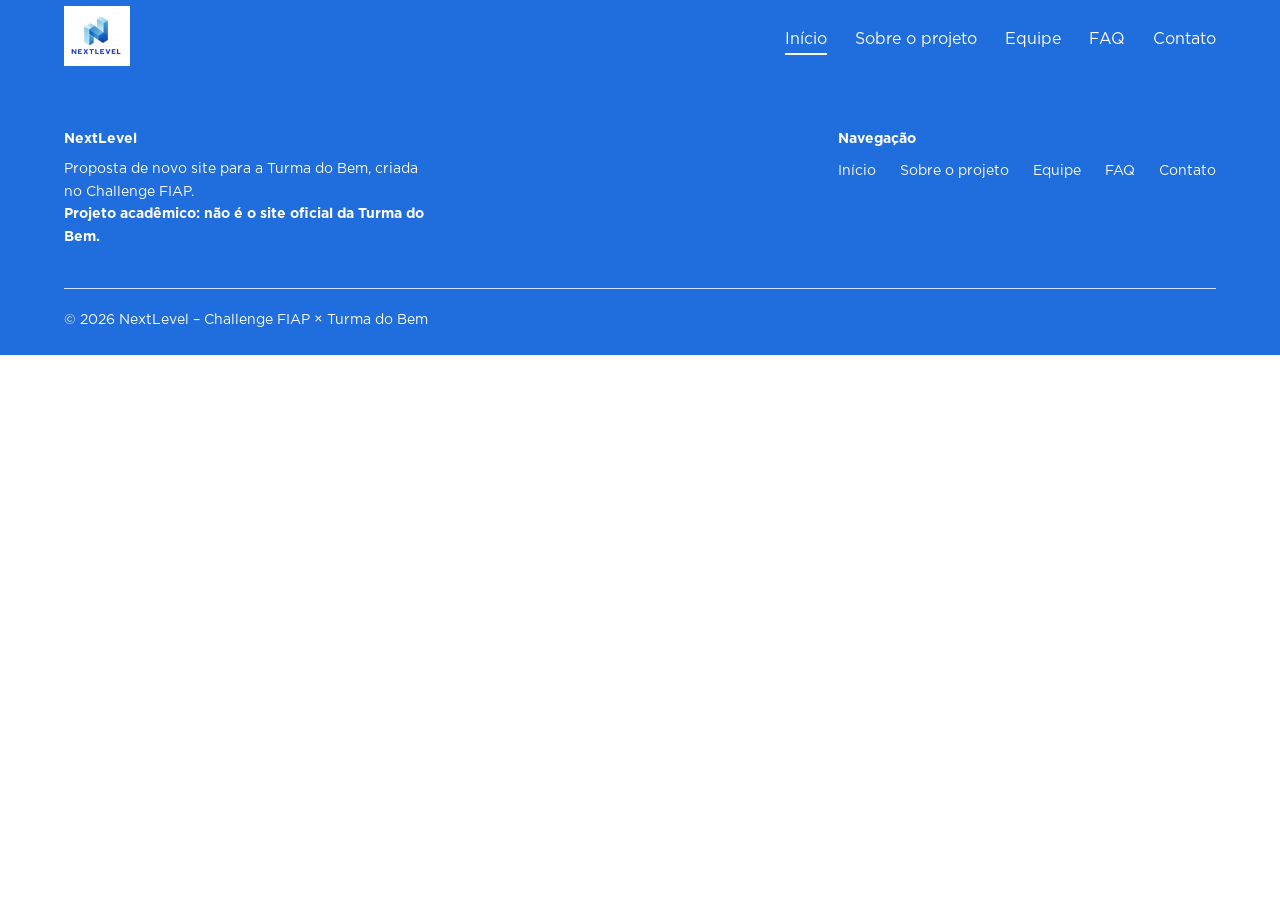
==== index.html @ 603b2674 "adiciona cabeçalho e rodapé em todas as páginas" ====
<!doctype html>
<html lang="pt-BR">
  <head>
    <meta charset="UTF-8" />
    <meta name="viewport" content="width=device-width, initial-scale=1.0" />
    <meta
      name="description"
      content="Ajude a Turma do Bem a devolver o sorriso para crianças."
    />


    <link rel="stylesheet" href="css/fonts.css" />
    <link rel="stylesheet" href="css/style.css" />

    <title>NextLevel | Turma do Bem</title>
  </head>

  <body>
    <!-- ----- CABEÇALHO ----- -->

    <header class="site-header">
      <div class="container header-content">
        <a href="index.html" class="logo">
          <img
            src="images/Logo NextLevel.png"
            alt="NextLevel - página inicial"
          />
        </a>

        <nav aria-label="Menu principal">
          <ul class="nav-list">
            <li><a href="index.html" class="active">Início</a></li>
            <li><a href="pages/sobre.html">Sobre o projeto</a></li>
            <li><a href="pages/integrantes.html">Equipe</a></li>
            <li><a href="pages/faq.html">FAQ</a></li>
            <li><a href="pages/contato.html">Contato</a></li>
          </ul>
        </nav>
      </div>
    </header>

    <!-- ----- CONTEÚDO PRINCIPAL ----- -->

    <main>

      <!-- conteúdo da página -->

    </main>

    <!-- ----- RODAPÉ ----- -->

    <footer class="site-footer">
      <div class="container">
        <div class="footer-content">
          <div>
            <p class="footer-title">NextLevel</p>
            <p>
              Proposta de novo site para a Turma do Bem, criada no Challenge
              FIAP.<br />
              <strong
                >Projeto acadêmico: não é o site oficial da Turma do
                Bem.</strong
              >
            </p>
          </div>

          <nav aria-label="Links do rodapé">
            <p class="footer-title">Navegação</p>
            <ul class="footer-links">
              <li><a href="index.html">Início</a></li>
              <li><a href="pages/sobre.html">Sobre o projeto</a></li>
              <li><a href="pages/integrantes.html">Equipe</a></li>
              <li><a href="pages/faq.html">FAQ</a></li>
              <li><a href="pages/contato.html">Contato</a></li>
            </ul>
          </nav>
        </div>

        <p class="footer-bottom">
          &copy; 2026 NextLevel &ndash; Challenge FIAP &times; Turma do Bem
        </p>
      </div>
    </footer>
  </body>
</html>
---- css/fonts.css ----
@font-face {
    font-family: "Gotham";
    src: url("../fonts/Gotham-Medium.otf") format("opentype");
    font-weight: 500;
    font-style: normal;
}

@font-face {
    font-family: "Gotham";
    src: url("../fonts/Gotham-Thin.otf") format("opentype");
    font-weight: 100;
    font-style: normal;
}

@font-face {
    font-family: "Gotham";
    src: url("../fonts/Gotham-ThinItalic.otf") format("opentype");
    font-weight: 100;
    font-style: italic;
}

@font-face {
    font-family: "Gotham";
    src: url("../fonts/Gotham-XLight.otf") format("opentype");
    font-weight: 200;
    font-style: normal;
}

@font-face {
    font-family: "Gotham";
    src: url("../fonts/Gotham-XLightItalic.otf") format("opentype");
    font-weight: 200;
    font-style: italic;
}

@font-face {
    font-family: "Gotham";
    src: url("../fonts/Gotham-Light.otf") format("opentype");
    font-weight: 300;
    font-style: normal;
}

@font-face {
    font-family: "Gotham";
    src: url("../fonts/Gotham-Book.otf") format("opentype");
    font-weight: 400;
    font-style: normal;
}

@font-face {
    font-family: "Gotham";
    src: url("../fonts/Gotham-BookItalic.otf") format("opentype");
    font-weight: 400;
    font-style: italic;
}

@font-face {
    font-family: "Gotham";
    src: url("../fonts/Gotham-Bold.otf") format("opentype");
    font-weight: 700;
    font-style: normal;
}

@font-face {
    font-family: "Gotham";
    src: url("../fonts/Gotham-Black.otf") format("opentype");
    font-weight: 900;
    font-style: normal;
}

@font-face {
    font-family: "Gotham";
    src: url("../fonts/Gotham-UltraItalic.otf") format("opentype");
    font-weight: 950;
    font-style: italic;
}
---- css/style.css ----
/* ==========================================================
   NextLevel – Challenge Turma do Bem (FIAP – Sprint 01)
   Folha de estilo principal (versão DESKTOP)

   Cores usadas (paleta do Figma):
   #206DDD  azul principal (header, rodapé, títulos, botões)
   #154EA3  azul escuro (botão com o mouse em cima)
   #CCE5FF  azul claro (bordas, etiquetas)
   #F2F8FF  azul bem claro (fundo de algumas seções)
   #1B2A41  texto principal
   #4A5A70  texto secundário

   Sumário:
   1. Base (reset, textos e títulos)
   2. Layout (container, seções, linhas e colunas)
   3. Componentes (botões, etiquetas, cards)
   4. Header e menu
   5. Footer
   6. Página inicial
   7. Sobre
   8. Integrantes
   9. FAQ
   10. Formulário (Contato)
   11. Media queries (desktop ≥992px e ≥1300px)
   ========================================================== */


/* ---------- 1. Base ---------- */
* {
    margin: 0;
    padding: 0;
    box-sizing: border-box;
}

body {
    font-family: "Gotham", Arial, sans-serif;
    font-size: 16px;
    line-height: 1.6;
    color: #1B2A41;
    background-color: #FFFFFF;
}

h1 {
    font-size: 44px;
    margin-bottom: 12px;
}

h2 {
    font-size: 30px;
    color: #206DDD;
    margin-bottom: 12px;
}

h3 {
    font-size: 20px;
    color: #206DDD;
    margin-bottom: 8px;
}

p {
    color: #4A5A70;
}

a {
    color: #206DDD;
}

ul,
ol {
    list-style: none;
}

/* Texto de apoio abaixo dos títulos */
.subtitle {
    font-size: 18px;
    margin-bottom: 40px;
}

/* Texto pequeno (fontes, RM, observações) */
.nota {
    font-size: 14px;
    margin-top: 8px;
}


/* ---------- 2. Layout ---------- */
.container {
    width: 90%;
    margin: 0 auto;
}

.section {
    padding: 72px 0;
}

.section-alt {
    background-color: #F2F8FF;
}

/* Linha: coloca os itens lado a lado e quebra para baixo quando não cabem */
.linha {
    display: flex;
    flex-wrap: wrap;
    gap: 32px;
}

/* Colunas: largura de cada item dentro da .linha */
.col-2 {
    width: 48%; /* 2 por linha */
}

.col-3 {
    width: 31%; /* 3 por linha */
}

.col-4 {
    width: 22%; /* 4 por linha */
}

/* Itens lado a lado (botões, etiquetas, foto + nome) */
.flex {
    display: flex;
    align-items: center;
    gap: 16px;
}


/* ---------- 4. Header e menu ---------- */
.site-header {
    background-color: #206DDD;
}

.header-content {
    display: flex;
    align-items: center;
    justify-content: space-between;
    height: 80px;
}

.logo img {
    height: 60px;
}

.nav-list {
    display: flex;
    gap: 28px;
}

.nav-list a {
    color: #FFFFFF;
    text-decoration: none;
    padding: 6px 0;
}

/* Link com o mouse em cima e link da página atual (.active) */
.nav-list a:hover,
.nav-list a.active {
    border-bottom: 2px solid #FFFFFF;
}


/* ---------- 5. Footer ---------- */
.site-footer {
    background-color: #206DDD;
    color: #FFFFFF;
    padding: 48px 0 24px;
}

.site-footer p {
    color: #FFFFFF;
    font-size: 14px;
}

.footer-content {
    display: flex;
    justify-content: space-between;
}

/* Texto de apresentação do rodapé */
.footer-content p {
    width: 360px;
}

.footer-title {
    font-weight: 700;
    margin-bottom: 8px;
}

.footer-links {
    display: flex;
    gap: 24px;
}

.footer-links a {
    color: #FFFFFF;
    text-decoration: none;
    font-size: 14px;
}

.footer-links a:hover {
    text-decoration: underline;
}

.footer-bottom {
    margin-top: 40px;
    padding-top: 20px;
    border-top: 1px solid #CCE5FF;
}
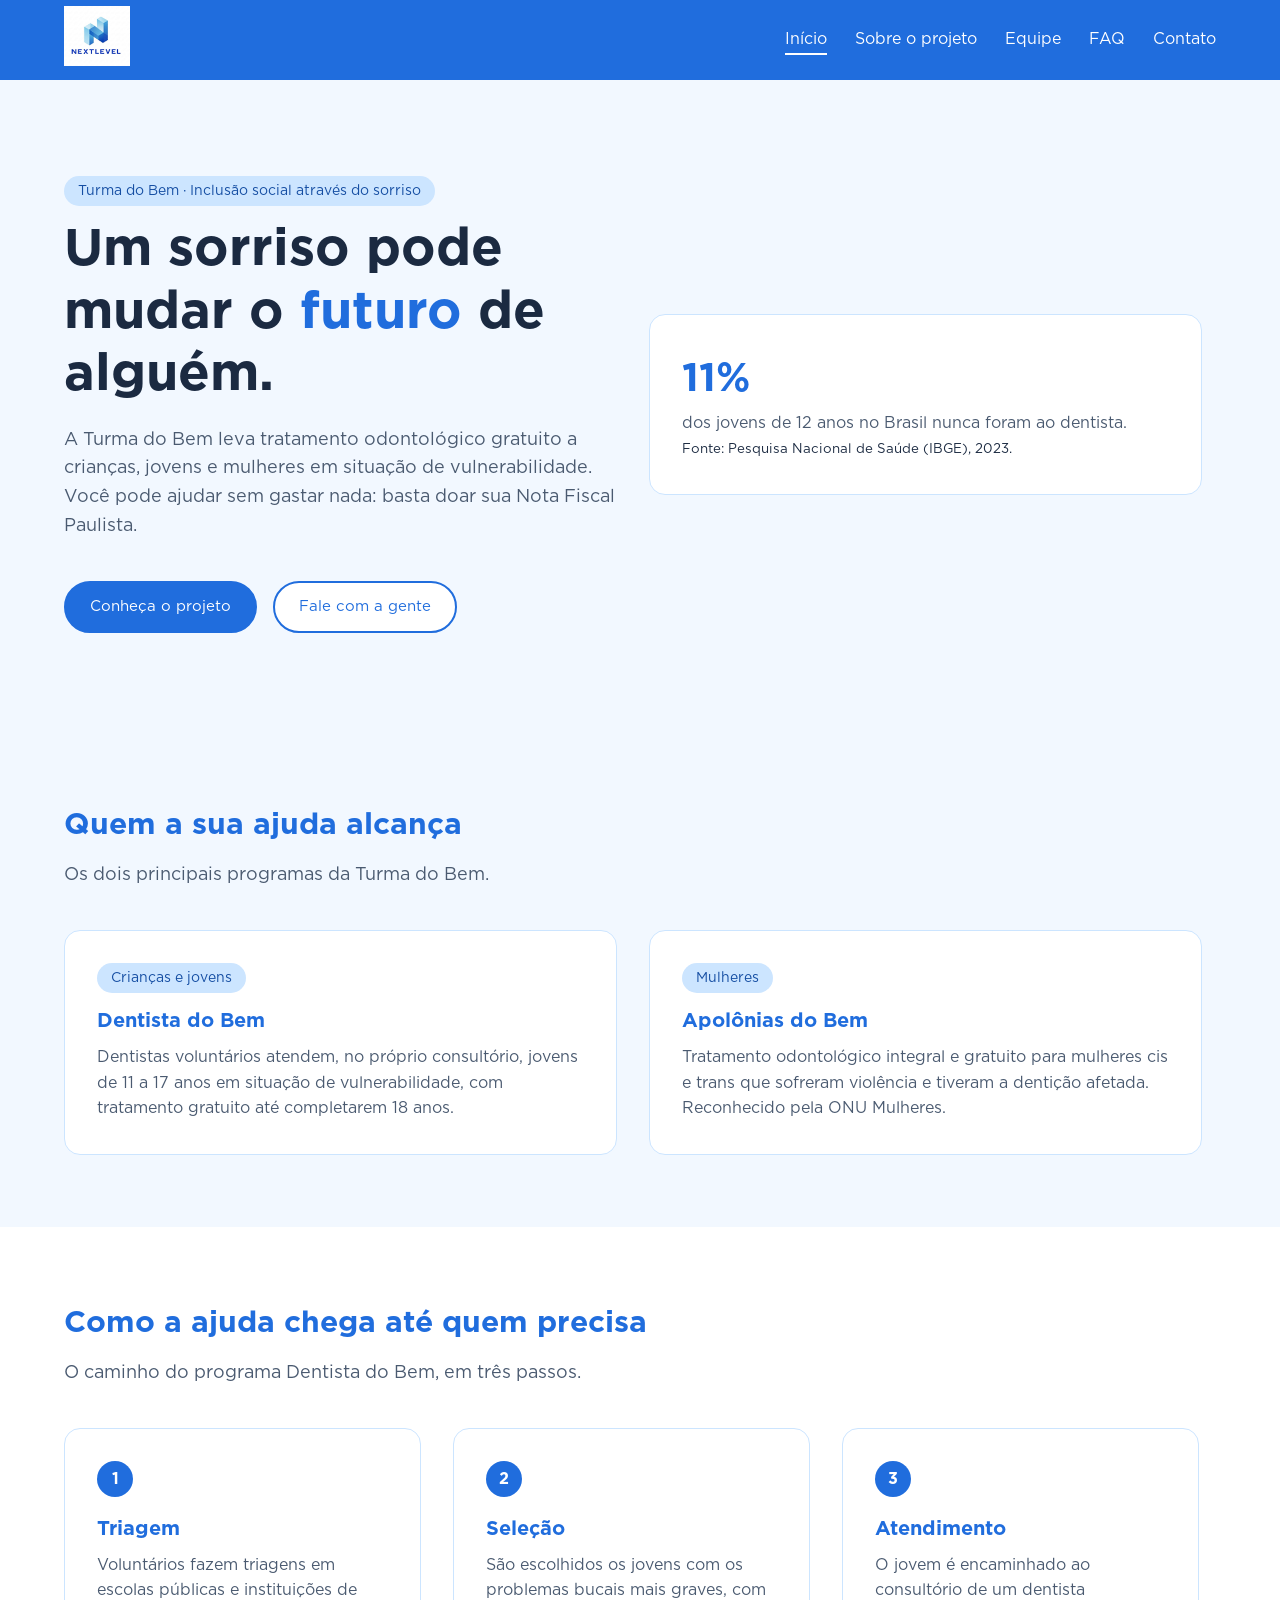
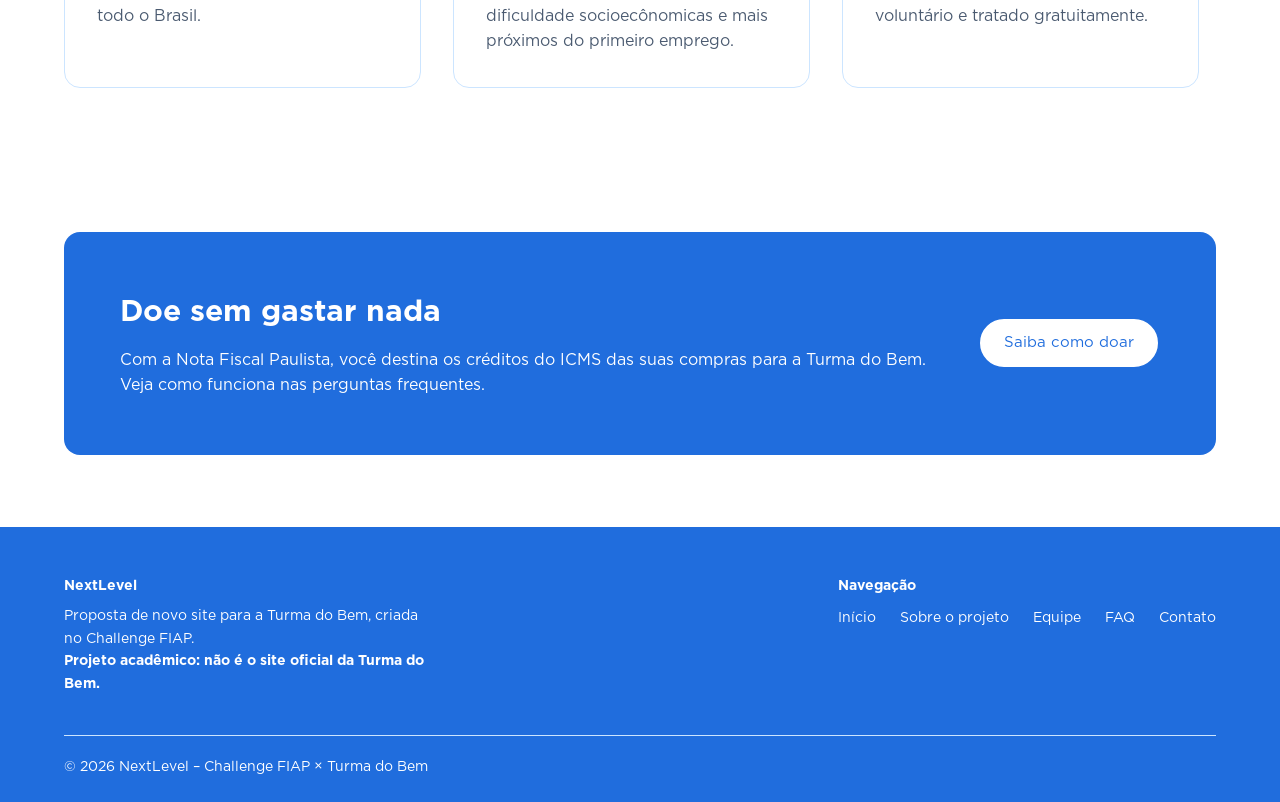
==== commit ffbaddfd: "cria conteúdo da página inicial" ====
--- a/index.html
+++ b/index.html
@@ -42,9 +42,153 @@
     <!-- ----- CONTEÚDO PRINCIPAL ----- -->
 
     <main>
-
-      <!-- conteúdo da página -->
-
+      <!-- Destaque inicial -->
+
+      <section class="hero">
+        <div class="container linha">
+          <div class="col-2">
+            <span class="tag"
+              >Turma do Bem &middot; Inclusão social através do sorriso</span
+            >
+            <h1>Um sorriso pode mudar o <span>futuro</span> de alguém.</h1>
+            <p class="subtitle">
+              A Turma do Bem leva tratamento odontológico gratuito a crianças,
+              jovens e mulheres em situação de vulnerabilidade. Você pode ajudar
+              sem gastar nada: basta doar sua Nota Fiscal Paulista.
+            </p>
+            <div class="flex">
+              <a href="pages/sobre.html" class="btn btn-primary"
+                >Conheça o projeto</a
+              >
+              <a href="pages/contato.html" class="btn btn-secondary"
+                >Fale com a gente</a
+              >
+            </div>
+          </div>
+
+          <aside class="card col-2" aria-label="Dado sobre saúde bucal">
+            <p class="numero">11%</p>
+            <p>dos jovens de 12 anos no Brasil nunca foram ao dentista.</p>
+            <small>Fonte: Pesquisa Nacional de Saúde (IBGE), 2023.</small>
+          </aside>
+        </div>
+      </section>
+
+      <!-- O problema: números da saúde bucal no Brasil   >
+        <section class="section">
+            <div class="container">
+                <h2>Por que isso importa?</h2>
+                <p class="subtitle">
+                    Sem acesso ao dentista, muita gente perde os dentes, a autoestima e as chances de conseguir um
+                    bom emprego. É o ciclo da pobreza que a Turma do Bem ajuda a quebrar.
+                </p>
+
+                <div class="linha">
+                    <article class="card col-3">
+                        <span class="numero">14 milhões</span>
+                        <p>de brasileiros perderam todos os dentes.</p>
+                    </article>
+                    <article class="card col-3">
+                        <span class="numero">34 milhões</span>
+                        <p>de pessoas com mais de 18 anos perderam 13 dentes ou mais.</p>
+                    </article>
+                    <article class="card col-3">
+                        <span class="numero">desde 2002</span>
+                        <p>a Turma do Bem gerencia a maior rede de voluntariado odontológico especializado do mundo.</p>
+                    </article>
+                </div>
+                <p class="nota">Fontes: Pesquisa Nacional de Saúde (IBGE), 2023, e material da Turma do Bem.</p>
+            </div>
+        </section>
+    -->
+
+      <!-- Programas da Turma do Bem -->
+
+      <section class="section section-alt">
+        <div class="container">
+          <h2>Quem a sua ajuda alcança</h2>
+          <p class="subtitle">Os dois principais programas da Turma do Bem.</p>
+
+          <div class="linha">
+            <article class="card col-2">
+              <span class="tag">Crianças e jovens</span>
+              <h3>Dentista do Bem</h3>
+              <p>
+                Dentistas voluntários atendem, no próprio consultório, jovens de
+                11 a 17 anos em situação de vulnerabilidade, com tratamento
+                gratuito até completarem 18 anos.
+              </p>
+            </article>
+
+            <article class="card col-2">
+              <span class="tag">Mulheres</span>
+              <h3>Apolônias do Bem</h3>
+              <p>
+                Tratamento odontológico integral e gratuito para mulheres cis e
+                trans que sofreram violência e tiveram a dentição afetada.
+                Reconhecido pela ONU Mulheres.
+              </p>
+            </article>
+          </div>
+        </div>
+      </section>
+
+      <!-- Como funciona o atendimento -->
+
+      <section class="section">
+        <div class="container">
+          <h2>Como a ajuda chega até quem precisa</h2>
+          <p class="subtitle">
+            O caminho do programa Dentista do Bem, em três passos.
+          </p>
+
+          <ol class="linha">
+            <li class="card col-3">
+              <span class="passo">1</span>
+              <h3>Triagem</h3>
+              <p>
+                Voluntários fazem triagens em escolas públicas e instituições de
+                todo o Brasil.
+              </p>
+            </li>
+            <li class="card col-3">
+              <span class="passo">2</span>
+              <h3>Seleção</h3>
+              <p>
+                São escolhidos os jovens com os problemas bucais mais graves,
+                com dificuldade socioecônomicas e mais próximos do primeiro
+                emprego.
+              </p>
+            </li>
+            <li class="card col-3">
+              <span class="passo">3</span>
+              <h3>Atendimento</h3>
+              <p>
+                O jovem é encaminhado ao consultório de um dentista voluntário e
+                tratado gratuitamente.
+              </p>
+            </li>
+          </ol>
+        </div>
+      </section>
+
+      <!-- Chamada final: Nota Fiscal Paulista -->
+
+      <section class="section">
+        <div class="container">
+          <div class="cta-box">
+            <div>
+              <h2>Doe sem gastar nada</h2>
+              <p>
+                Com a Nota Fiscal Paulista, você destina os créditos do ICMS das
+                suas compras para a Turma do Bem. Veja como funciona nas
+                perguntas frequentes.
+              </p>
+            </div>
+            <a href="pages/faq.html" class="btn btn-primary">Saiba como doar</a>
+          </div>
+        </div>
+      </section>
     </main>
 
     <!-- ----- RODAPÉ ----- -->
--- a/css/style.css
+++ b/css/style.css
@@ -125,6 +125,82 @@
 }
 
 
+/* ---------- 3. Componentes ---------- */
+
+/* Botões */
+.btn {
+    display: inline-block;
+    padding: 12px 24px;
+    border-radius: 30px;
+    border: 2px solid #206DDD;
+    font-family: "Gotham", Arial, sans-serif;
+    font-size: 15px;
+    text-decoration: none;
+    cursor: pointer;
+}
+
+.btn-primary {
+    background-color: #206DDD;
+    color: #FFFFFF;
+}
+
+.btn-primary:hover {
+    background-color: #154EA3;
+}
+
+.btn-secondary {
+    background-color: #FFFFFF;
+    color: #206DDD;
+}
+
+.btn-secondary:hover {
+    background-color: #CCE5FF;
+}
+
+/* Etiqueta pequena (categorias, sprints, tecnologias) */
+.tag {
+    display: inline-block;
+    padding: 4px 14px;
+    border-radius: 30px;
+    background-color: #CCE5FF;
+    color: #154EA3;
+    font-size: 14px;
+    margin-bottom: 12px;
+}
+
+/* Card: um único estilo para todos os blocos com borda */
+.card {
+    background-color: #FFFFFF;
+    border: 1px solid #CCE5FF;
+    border-radius: 16px;
+    padding: 32px;
+}
+
+/* Card com borda azul (sprint atual no roadmap) */
+.card-destaque {
+    border: 2px solid #206DDD;
+}
+
+/* Card com lista separada por linhas (página Sobre) */
+.card-lista h3 {
+    padding-bottom: 16px;
+    border-bottom: 2px solid #206DDD;
+}
+
+.card-lista li {
+    padding: 14px 0;
+    border-bottom: 1px solid #CCE5FF;
+}
+
+/* Número em destaque dentro dos cards */
+.numero {
+    display: block;
+    font-size: 40px;
+    font-weight: 700;
+    color: #206DDD;
+}
+
+
 /* ---------- 4. Header e menu ---------- */
 .site-header {
     background-color: #206DDD;
@@ -206,3 +282,60 @@
     padding-top: 20px;
     border-top: 1px solid #CCE5FF;
 }
+
+
+/* ---------- 6. Página inicial ---------- */
+.hero {
+    background-color: #F2F8FF;
+    padding: 96px 0;
+}
+
+.hero .linha {
+    align-items: center;
+}
+
+.hero h1 {
+    font-size: 52px;
+    line-height: 1.2;
+    margin-bottom: 20px;
+}
+
+.hero h1 span {
+    color: #206DDD;
+}
+
+/* Bolinha azul com o número de cada passo */
+.passo {
+    display: inline-block;
+    width: 36px;
+    height: 36px;
+    line-height: 36px;
+    text-align: center;
+    border-radius: 50%;
+    background-color: #206DDD;
+    color: #FFFFFF;
+    font-weight: 700;
+    margin-bottom: 16px;
+}
+
+/* Faixa azul de chamada para doação */
+.cta-box {
+    display: flex;
+    align-items: center;
+    justify-content: space-between;
+    gap: 40px;
+    background-color: #206DDD;
+    border-radius: 16px;
+    padding: 56px;
+}
+
+.cta-box h2,
+.cta-box p {
+    color: #FFFFFF;
+}
+
+.cta-box .btn-primary {
+    background-color: #FFFFFF;
+    color: #206DDD;
+    white-space: nowrap;
+}
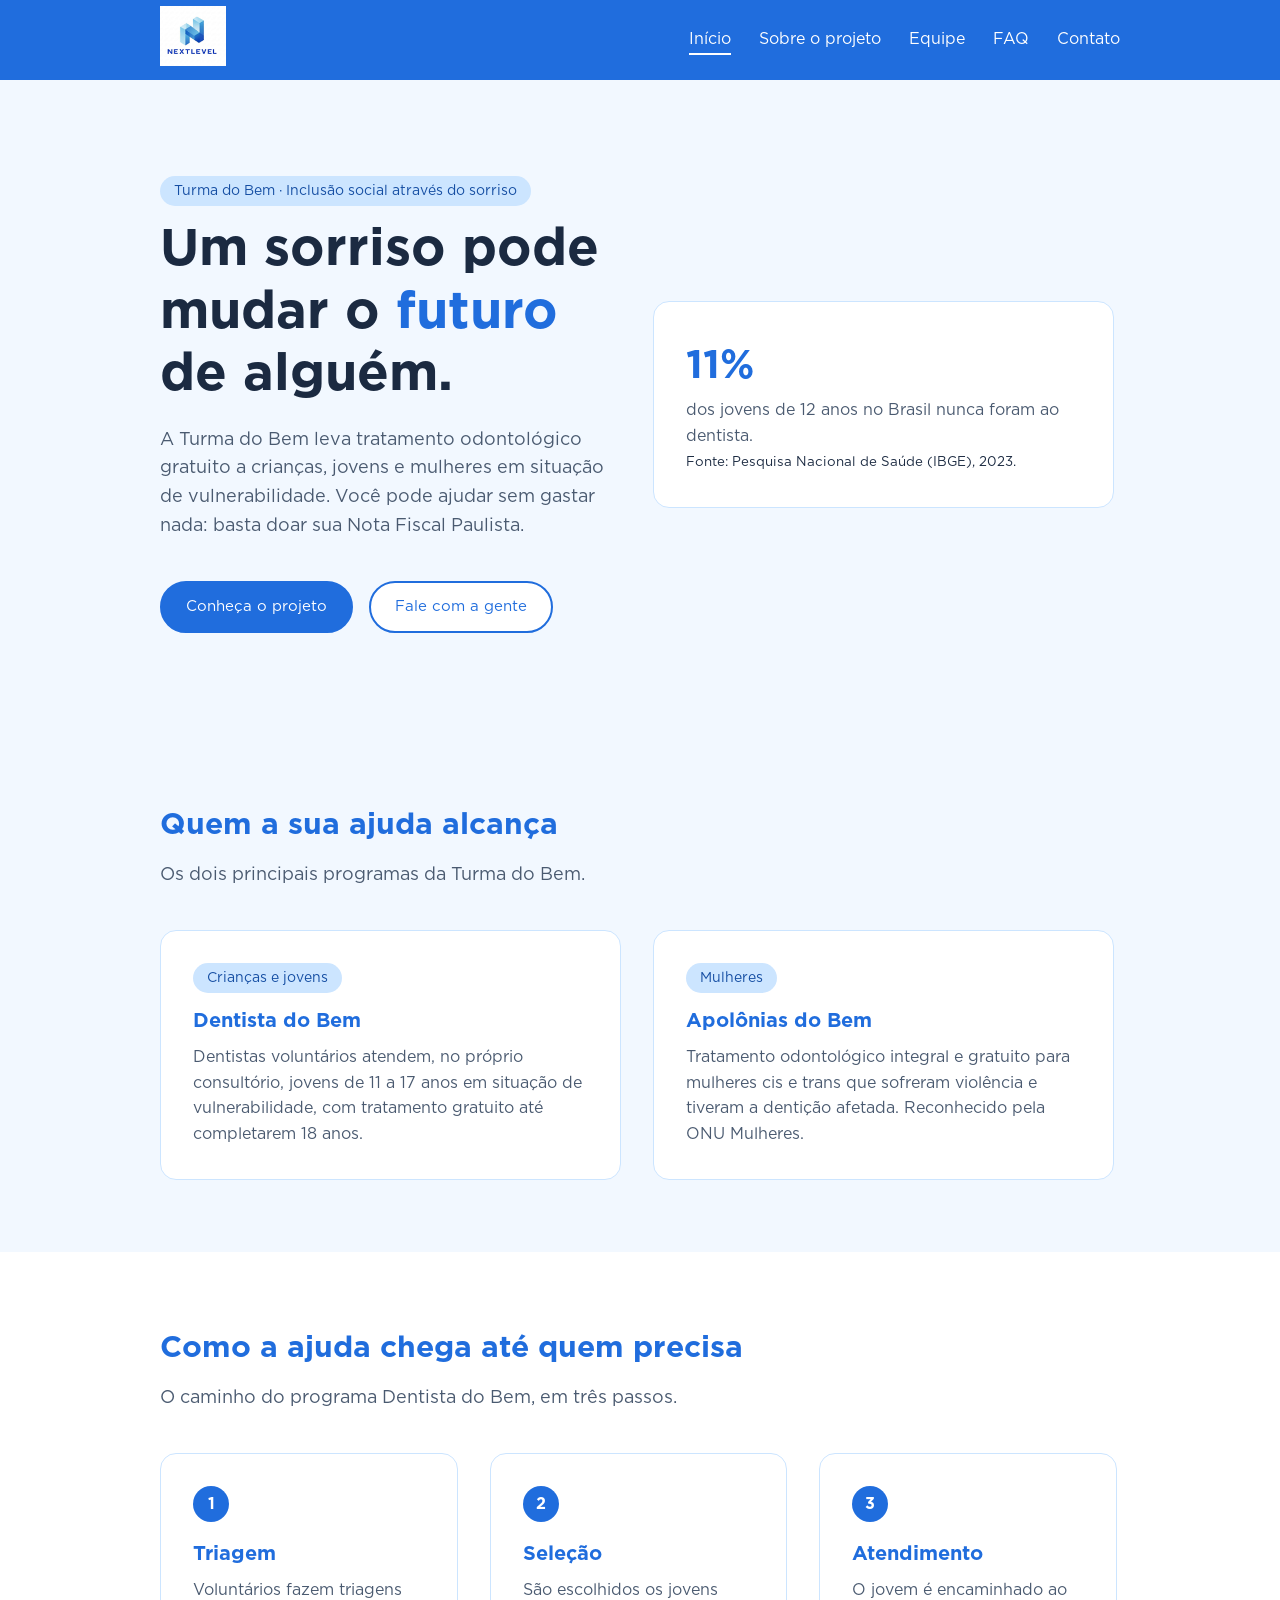
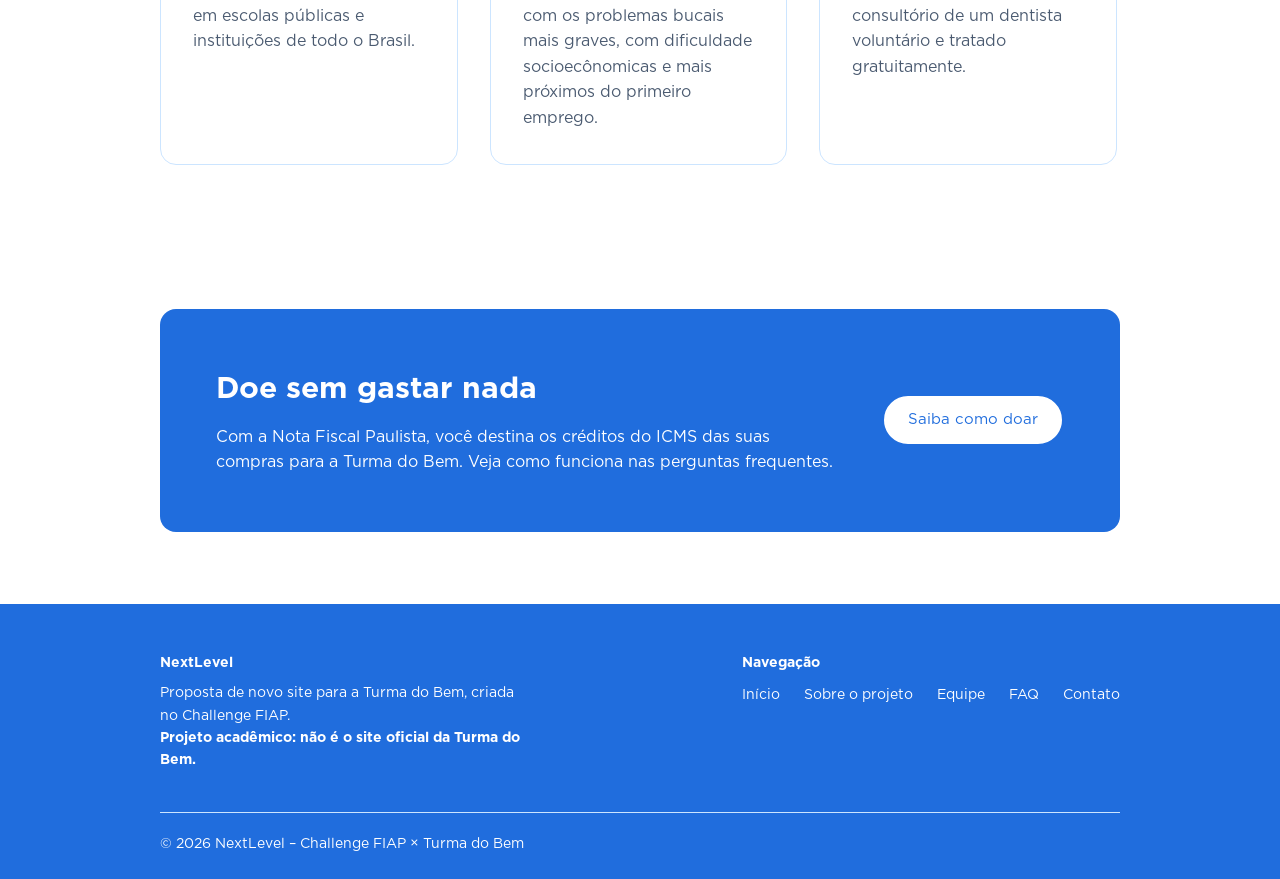
==== commit e594ca98: "correções na pagina index" ====
--- a/index.html
+++ b/index.html
@@ -7,7 +7,6 @@
       name="description"
       content="Ajude a Turma do Bem a devolver o sorriso para crianças."
     />
-
 
     <link rel="stylesheet" href="css/fonts.css" />
     <link rel="stylesheet" href="css/style.css" />
@@ -22,7 +21,7 @@
       <div class="container header-content">
         <a href="index.html" class="logo">
           <img
-            src="images/Logo NextLevel.png"
+            src="imagens/logo_nextlevel.png"
             alt="NextLevel - página inicial"
           />
         </a>
@@ -73,36 +72,6 @@
           </aside>
         </div>
       </section>
-
-      <!-- O problema: números da saúde bucal no Brasil   >
-        <section class="section">
-            <div class="container">
-                <h2>Por que isso importa?</h2>
-                <p class="subtitle">
-                    Sem acesso ao dentista, muita gente perde os dentes, a autoestima e as chances de conseguir um
-                    bom emprego. É o ciclo da pobreza que a Turma do Bem ajuda a quebrar.
-                </p>
-
-                <div class="linha">
-                    <article class="card col-3">
-                        <span class="numero">14 milhões</span>
-                        <p>de brasileiros perderam todos os dentes.</p>
-                    </article>
-                    <article class="card col-3">
-                        <span class="numero">34 milhões</span>
-                        <p>de pessoas com mais de 18 anos perderam 13 dentes ou mais.</p>
-                    </article>
-                    <article class="card col-3">
-                        <span class="numero">desde 2002</span>
-                        <p>a Turma do Bem gerencia a maior rede de voluntariado odontológico especializado do mundo.</p>
-                    </article>
-                </div>
-                <p class="nota">Fontes: Pesquisa Nacional de Saúde (IBGE), 2023, e material da Turma do Bem.</p>
-            </div>
-        </section>
-    -->
-
-      <!-- Programas da Turma do Bem -->
 
       <section class="section section-alt">
         <div class="container">
@@ -172,7 +141,7 @@
         </div>
       </section>
 
-      <!-- Chamada final: Nota Fiscal Paulista -->
+      <!-- Nota Fiscal Paulista -->
 
       <section class="section">
         <div class="container">
--- a/css/style.css
+++ b/css/style.css
@@ -339,3 +339,112 @@
     color: #206DDD;
     white-space: nowrap;
 }
+
+
+/* ---------- 7. Sobre ---------- */
+.about-block {
+    align-items: center;
+    margin-bottom: 72px;
+}
+
+.about-block p {
+    margin-bottom: 16px;
+}
+
+
+/* ---------- 8. Integrantes ---------- */
+.member-photo {
+    width: 88px;
+    height: 88px;
+    border-radius: 50%;
+    object-fit: cover;
+    flex-shrink: 0;
+}
+
+dt {
+    font-weight: 700;
+    font-size: 14px;
+    margin-top: 16px;
+}
+
+dd {
+    color: #4A5A70;
+    margin-bottom: 16px;
+}
+
+
+/* ---------- 9. FAQ ---------- */
+.faq-list {
+    width: 860px;
+    margin: 0 auto;
+}
+
+.faq-item {
+    border: 1px solid #CCE5FF;
+    border-radius: 8px;
+    margin-bottom: 12px;
+}
+
+.faq-item summary {
+    cursor: pointer;
+    padding: 20px 24px;
+    font-weight: 500;
+}
+
+.faq-item p {
+    padding: 0 24px 20px;
+}
+
+
+/* ---------- 10. Formulário (Contato) ---------- */
+.form-group {
+    display: flex;
+    flex-direction: column;
+    margin-bottom: 20px;
+}
+
+.form-group label {
+    font-size: 14px;
+    margin-bottom: 6px;
+}
+
+.form-group input,
+.form-group select,
+.form-group textarea {
+    font-family: "Gotham", Arial, sans-serif;
+    font-size: 15px;
+    padding: 10px 10px;
+    border: 1px solid #CCE5FF;
+    border-radius: 8px;
+    background-color: #FFFFFF;
+}
+
+.form-group textarea {
+    height: 140px;
+}
+
+/* Cards empilhados na coluna lateral */
+aside .card {
+    margin-bottom: 24px;
+}
+
+
+/* ---------- 11. Media queries (somente desktop nesta sprint) ---------- */
+
+/* Laptops e desktops (≥992px) */
+@media (min-width: 992px) {
+    .container {
+        width: 960px;
+    }
+}
+
+/* Telas grandes (≥1300px): mais largura e respiro */
+@media (min-width: 1300px) {
+    .container {
+        width: 1240px;
+    }
+
+    .section {
+        padding: 96px 0;
+    }
+}
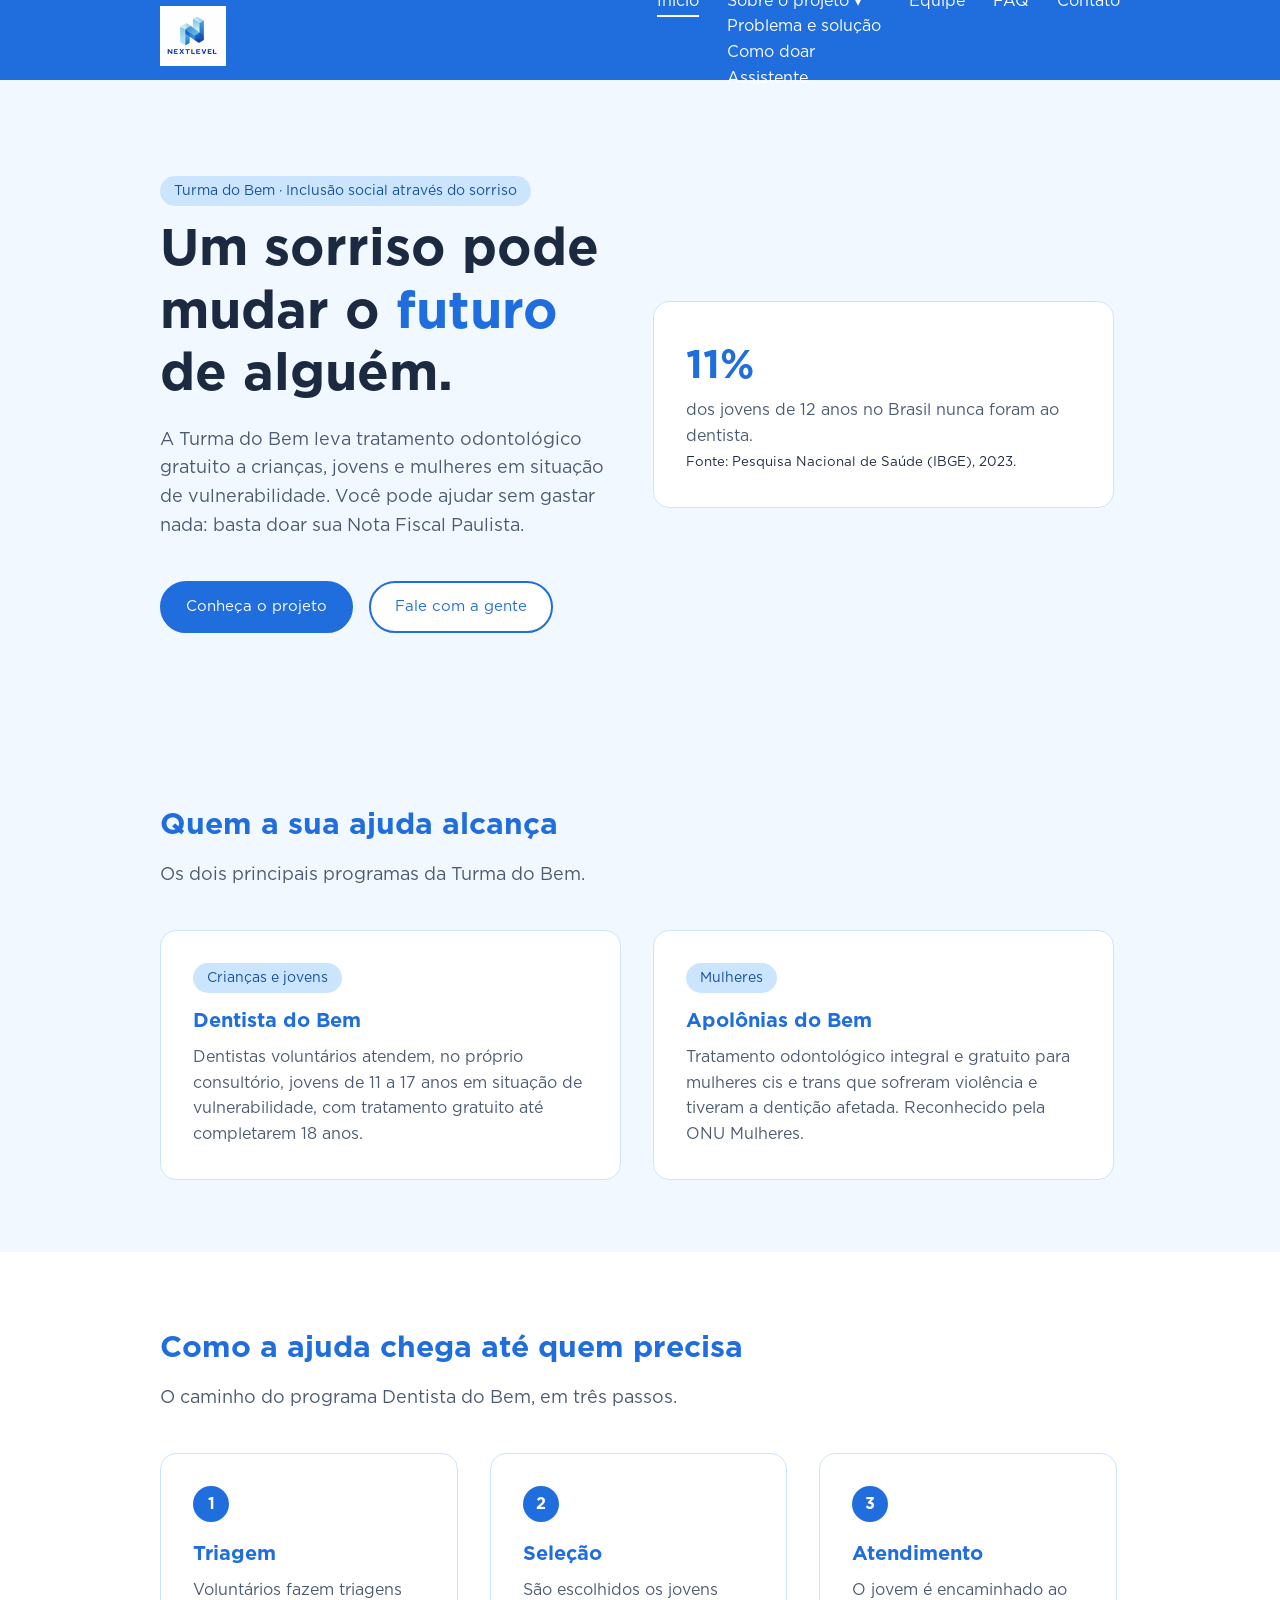
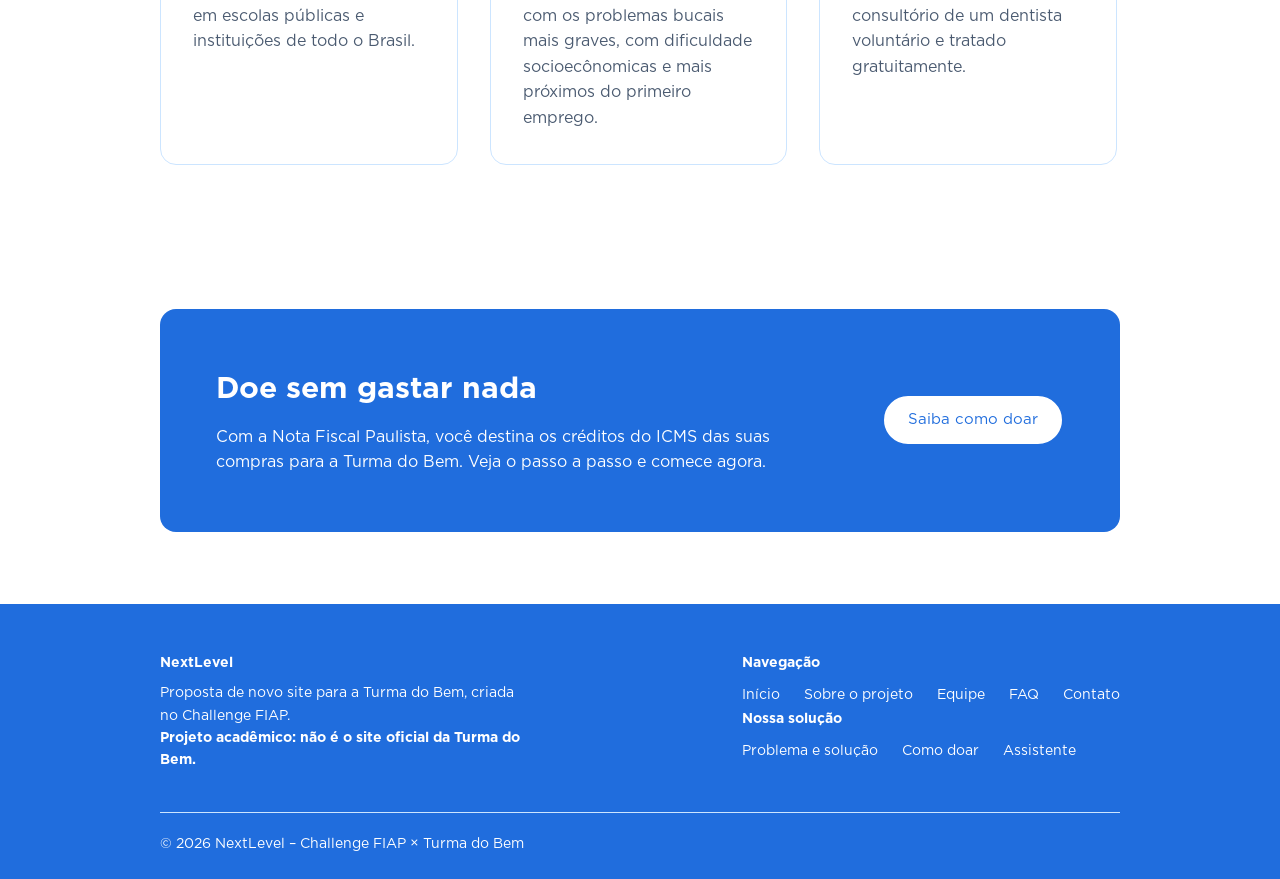
==== commit fc810782: "adiciona submenu e rodapé com as páginas da solução" ====
--- a/index.html
+++ b/index.html
@@ -29,7 +29,15 @@
         <nav aria-label="Menu principal">
           <ul class="nav-list">
             <li><a href="index.html" class="active">Início</a></li>
-            <li><a href="pages/sobre.html">Sobre o projeto</a></li>
+            <li class="submenu">
+              <a href="pages/sobre.html">Sobre o projeto &#9662;</a>
+              <!-- Submenu: aparece ao passar o mouse -->
+              <ul class="submenu-lista">
+                <li><a href="pages/problema-solucao.html">Problema e solução</a></li>
+                <li><a href="pages/como-doar.html">Como doar</a></li>
+                <li><a href="pages/assistente.html">Assistente</a></li>
+              </ul>
+            </li>
             <li><a href="pages/integrantes.html">Equipe</a></li>
             <li><a href="pages/faq.html">FAQ</a></li>
             <li><a href="pages/contato.html">Contato</a></li>
@@ -150,11 +158,13 @@
               <h2>Doe sem gastar nada</h2>
               <p>
                 Com a Nota Fiscal Paulista, você destina os créditos do ICMS das
-                suas compras para a Turma do Bem. Veja como funciona nas
-                perguntas frequentes.
-              </p>
-            </div>
-            <a href="pages/faq.html" class="btn btn-primary">Saiba como doar</a>
+                suas compras para a Turma do Bem. Veja o passo a passo e
+                comece agora.
+              </p>
+            </div>
+            <a href="pages/como-doar.html" class="btn btn-primary"
+              >Saiba como doar</a
+            >
           </div>
         </div>
       </section>
@@ -177,15 +187,26 @@
             </p>
           </div>
 
-          <nav aria-label="Links do rodapé">
-            <p class="footer-title">Navegação</p>
-            <ul class="footer-links">
-              <li><a href="index.html">Início</a></li>
-              <li><a href="pages/sobre.html">Sobre o projeto</a></li>
-              <li><a href="pages/integrantes.html">Equipe</a></li>
-              <li><a href="pages/faq.html">FAQ</a></li>
-              <li><a href="pages/contato.html">Contato</a></li>
-            </ul>
+          <nav aria-label="Links do rodapé" class="footer-nav">
+            <div>
+              <p class="footer-title">Navegação</p>
+              <ul class="footer-links">
+                <li><a href="index.html">Início</a></li>
+                <li><a href="pages/sobre.html">Sobre o projeto</a></li>
+                <li><a href="pages/integrantes.html">Equipe</a></li>
+                <li><a href="pages/faq.html">FAQ</a></li>
+                <li><a href="pages/contato.html">Contato</a></li>
+              </ul>
+            </div>
+
+            <div>
+              <p class="footer-title">Nossa solução</p>
+              <ul class="footer-links">
+                <li><a href="pages/problema-solucao.html">Problema e solução</a></li>
+                <li><a href="pages/como-doar.html">Como doar</a></li>
+                <li><a href="pages/assistente.html">Assistente</a></li>
+              </ul>
+            </div>
           </nav>
         </div>
 
--- a/css/fonts.css
+++ b/css/fonts.css
@@ -2,41 +2,6 @@
     font-family: "Gotham";
     src: url("../fonts/Gotham-Medium.otf") format("opentype");
     font-weight: 500;
-    font-style: normal;
-}
-
-@font-face {
-    font-family: "Gotham";
-    src: url("../fonts/Gotham-Thin.otf") format("opentype");
-    font-weight: 100;
-    font-style: normal;
-}
-
-@font-face {
-    font-family: "Gotham";
-    src: url("../fonts/Gotham-ThinItalic.otf") format("opentype");
-    font-weight: 100;
-    font-style: italic;
-}
-
-@font-face {
-    font-family: "Gotham";
-    src: url("../fonts/Gotham-XLight.otf") format("opentype");
-    font-weight: 200;
-    font-style: normal;
-}
-
-@font-face {
-    font-family: "Gotham";
-    src: url("../fonts/Gotham-XLightItalic.otf") format("opentype");
-    font-weight: 200;
-    font-style: italic;
-}
-
-@font-face {
-    font-family: "Gotham";
-    src: url("../fonts/Gotham-Light.otf") format("opentype");
-    font-weight: 300;
     font-style: normal;
 }
 
@@ -47,12 +12,6 @@
     font-style: normal;
 }
 
-@font-face {
-    font-family: "Gotham";
-    src: url("../fonts/Gotham-BookItalic.otf") format("opentype");
-    font-weight: 400;
-    font-style: italic;
-}
 
 @font-face {
     font-family: "Gotham";
@@ -61,16 +20,3 @@
     font-style: normal;
 }
 
-@font-face {
-    font-family: "Gotham";
-    src: url("../fonts/Gotham-Black.otf") format("opentype");
-    font-weight: 900;
-    font-style: normal;
-}
-
-@font-face {
-    font-family: "Gotham";
-    src: url("../fonts/Gotham-UltraItalic.otf") format("opentype");
-    font-weight: 950;
-    font-style: italic;
-}
--- a/css/style.css
+++ b/css/style.css
@@ -21,7 +21,8 @@
    8. Integrantes
    9. FAQ
    10. Formulário (Contato)
-   11. Media queries (desktop ≥992px e ≥1300px)
+   11. Páginas da solução (Problema e solução, Como doar e Assistente)
+   12. Media queries (desktop ≥992px e ≥1300px)
    ========================================================== */
 
 
@@ -429,7 +430,146 @@
 }
 
 
-/* ---------- 11. Media queries (somente desktop nesta sprint) ---------- */
+/* ---------- 11. Páginas da solução (Problema e solução, Como doar e Assistente) ---------- */
+
+/* Botão dentro dos cards de doação */
+.botao-card {
+    margin-top: 20px;
+}
+
+/* Lista simples dentro dos cards */
+.lista-simples li {
+    padding: 6px 0;
+    color: #4A5A70;
+}
+
+/* Jornada do doador (página Problema e solução) */
+.jornada li {
+    display: flex;
+    align-items: center;
+    gap: 12px;
+    padding: 10px 0;
+    border-bottom: 1px solid #CCE5FF;
+    color: #4A5A70;
+}
+
+.jornada .passo {
+    margin-bottom: 0;
+    flex-shrink: 0;
+}
+
+/* Passo cinza: o caminho do site atual */
+.passo-cinza {
+    background-color: #4A5A70;
+}
+
+/* Janela do chat: o card sem espaçamento interno */
+.chat {
+    padding: 0;
+}
+
+/* Topo do chat: ícone + nome do assistente */
+.chat-topo {
+    padding: 20px 24px;
+    border-bottom: 1px solid #CCE5FF;
+}
+
+/* Ícone do assistente: círculo azul com as iniciais NL */
+.chat-avatar {
+    display: inline-block;
+    width: 48px;
+    height: 48px;
+    line-height: 48px;
+    text-align: center;
+    border-radius: 50%;
+    background-color: #206DDD;
+    color: #FFFFFF;
+    font-weight: 700;
+    flex-shrink: 0;
+}
+
+.chat-nome {
+    font-size: 18px;
+    margin-bottom: 0;
+}
+
+.chat-topo .nota {
+    margin-top: 0;
+}
+
+/* Área das mensagens: uma embaixo da outra, cada uma do tamanho do texto */
+.chat-mensagens {
+    display: flex;
+    flex-direction: column; /* empilha as mensagens */
+    align-items: flex-start; /* cada balão fica do tamanho do seu texto */
+    gap: 8px;
+    padding: 20px;
+    background-color: #F2F8FF;
+}
+
+/* Balão de mensagem */
+.msg {
+    padding: 8px 14px;
+    border-radius: 16px;
+    font-size: 14px;
+    line-height: 1.5;
+}
+
+/* Mensagens do assistente: sobra sempre um espaço à direita */
+.msg-bot {
+    margin-right: 15%;
+}
+
+/* Mensagem do assistente */
+.msg-bot {
+    background-color: #FFFFFF;
+    border: 1px solid #CCE5FF;
+    color: #1B2A41;
+}
+
+/* Mensagem do usuário */
+.msg-usuario {
+    background-color: #206DDD;
+    color: #FFFFFF;
+    margin-left: auto;
+}
+
+/* Resumo dos dados dentro da mensagem */
+.msg-dados {
+    margin-top: 8px;
+}
+
+/* Botões de resposta rápida */
+.chat-opcoes {
+    gap: 8px;
+}
+
+.opcao {
+    padding: 4px 12px;
+    border: 1px solid #206DDD;
+    border-radius: 30px;
+    background-color: #FFFFFF;
+    color: #206DDD;
+    font-size: 14px;
+}
+
+/* Campo de mensagem (apenas visual nesta sprint) */
+.chat-campo {
+    padding: 16px 24px;
+    border-top: 1px solid #CCE5FF;
+}
+
+.chat-campo input {
+    width: 100%;
+    padding: 10px 16px;
+    border: 1px solid #CCE5FF;
+    border-radius: 30px;
+    font-family: "Gotham", Arial, sans-serif;
+    font-size: 15px;
+}
+
+
+/* ---------- 12. Media queries (somente desktop nesta sprint) ---------- */
 
 /* Laptops e desktops (≥992px) */
 @media (min-width: 992px) {
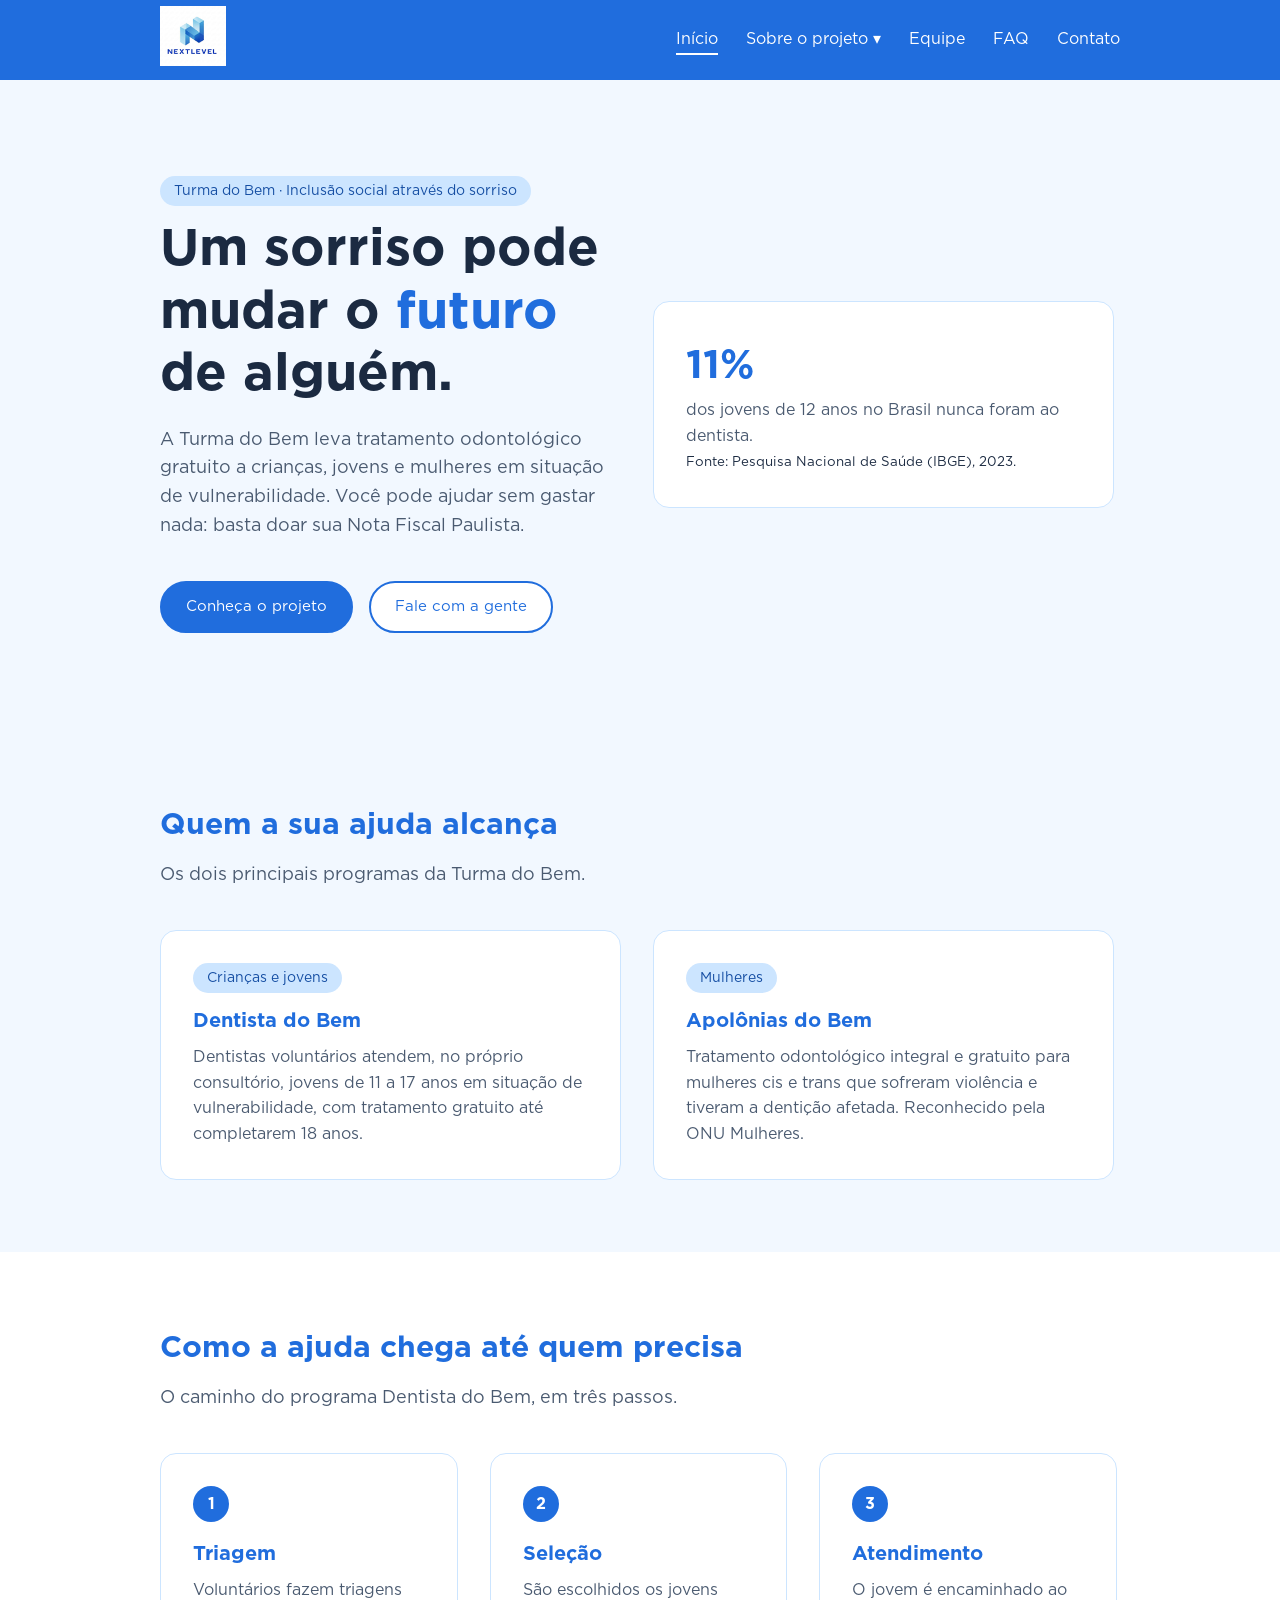
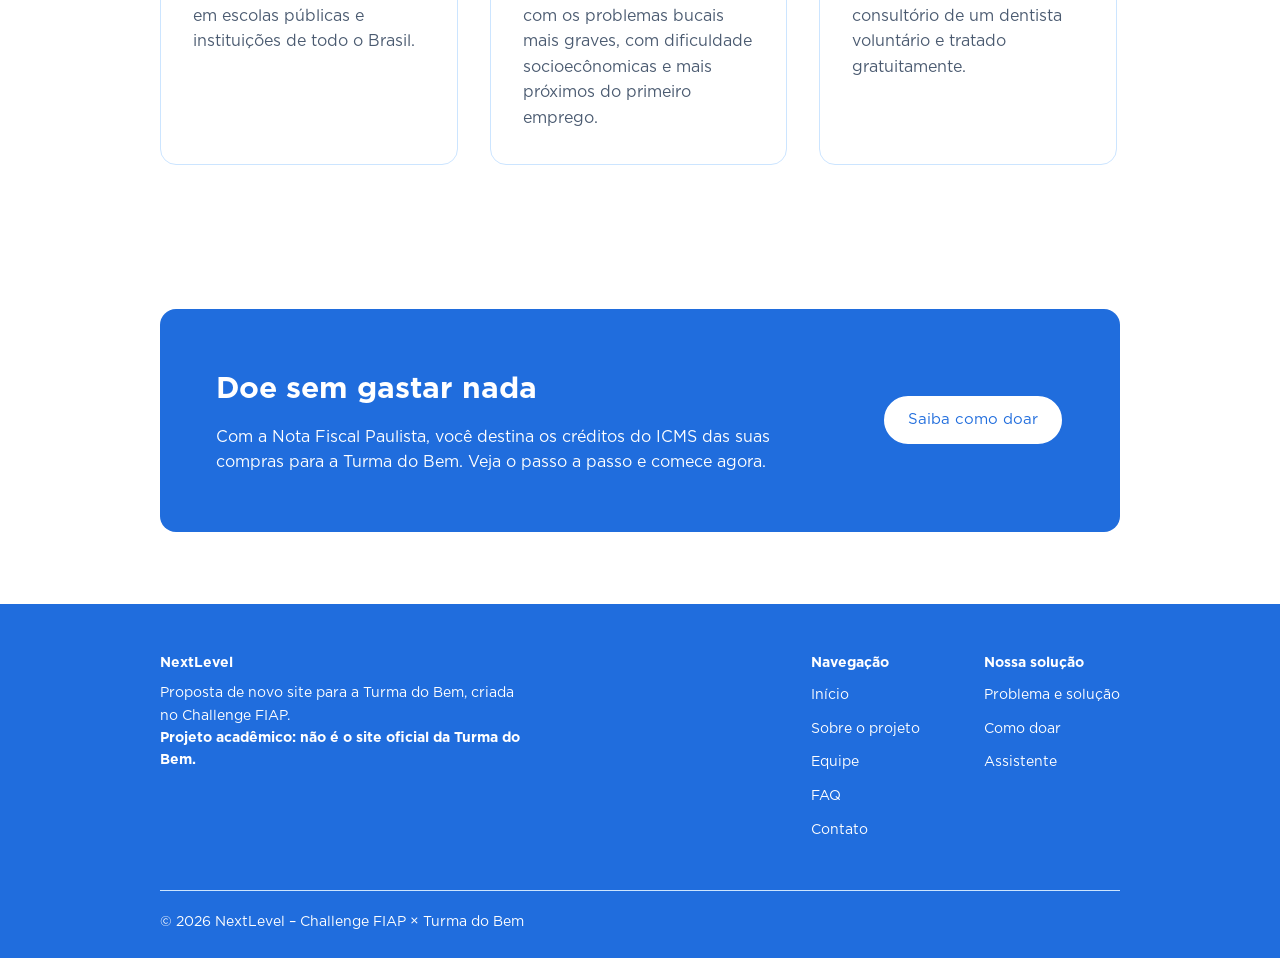
==== commit a02c4755: "erro solucionado" ====
--- a/index.html
+++ b/index.html
@@ -33,7 +33,9 @@
               <a href="pages/sobre.html">Sobre o projeto &#9662;</a>
               <!-- Submenu: aparece ao passar o mouse -->
               <ul class="submenu-lista">
-                <li><a href="pages/problema-solucao.html">Problema e solução</a></li>
+                <li>
+                  <a href="pages/problema-solucao.html">Problema e solução</a>
+                </li>
                 <li><a href="pages/como-doar.html">Como doar</a></li>
                 <li><a href="pages/assistente.html">Assistente</a></li>
               </ul>
@@ -158,8 +160,8 @@
               <h2>Doe sem gastar nada</h2>
               <p>
                 Com a Nota Fiscal Paulista, você destina os créditos do ICMS das
-                suas compras para a Turma do Bem. Veja o passo a passo e
-                comece agora.
+                suas compras para a Turma do Bem. Veja o passo a passo e comece
+                agora.
               </p>
             </div>
             <a href="pages/como-doar.html" class="btn btn-primary"
@@ -202,7 +204,9 @@
             <div>
               <p class="footer-title">Nossa solução</p>
               <ul class="footer-links">
-                <li><a href="pages/problema-solucao.html">Problema e solução</a></li>
+                <li>
+                  <a href="pages/problema-solucao.html">Problema e solução</a>
+                </li>
                 <li><a href="pages/como-doar.html">Como doar</a></li>
                 <li><a href="pages/assistente.html">Assistente</a></li>
               </ul>
--- a/css/style.css
+++ b/css/style.css
@@ -71,7 +71,7 @@
     list-style: none;
 }
 
-/* Texto de apoio abaixo dos títulos */
+/* Texto de apoio (texto embaixo dos títulos) */
 .subtitle {
     font-size: 18px;
     margin-bottom: 40px;
@@ -107,18 +107,18 @@
 
 /* Colunas: largura de cada item dentro da .linha */
 .col-2 {
-    width: 48%; /* 2 por linha */
+    width: 48%; 
 }
 
 .col-3 {
-    width: 31%; /* 3 por linha */
+    width: 31%; 
 }
 
 .col-4 {
-    width: 22%; /* 4 por linha */
-}
-
-/* Itens lado a lado (botões, etiquetas, foto + nome) */
+    width: 22%;
+}
+
+/* Itens lado a lado  */
 .flex {
     display: flex;
     align-items: center;
@@ -128,7 +128,7 @@
 
 /* ---------- 3. Componentes ---------- */
 
-/* Botões */
+
 .btn {
     display: inline-block;
     padding: 12px 24px;
@@ -158,7 +158,7 @@
     background-color: #CCE5FF;
 }
 
-/* Etiqueta pequena (categorias, sprints, tecnologias) */
+/* Etiqueta pequena */
 .tag {
     display: inline-block;
     padding: 4px 14px;
@@ -169,7 +169,7 @@
     margin-bottom: 12px;
 }
 
-/* Card: um único estilo para todos os blocos com borda */
+/* Card.*/
 .card {
     background-color: #FFFFFF;
     border: 1px solid #CCE5FF;
@@ -177,12 +177,12 @@
     padding: 32px;
 }
 
-/* Card com borda azul (sprint atual no roadmap) */
+/* Card */
 .card-destaque {
     border: 2px solid #206DDD;
 }
 
-/* Card com lista separada por linhas (página Sobre) */
+/* Card*/
 .card-lista h3 {
     padding-bottom: 16px;
     border-bottom: 2px solid #206DDD;
@@ -202,7 +202,7 @@
 }
 
 
-/* ---------- 4. Header e menu ---------- */
+/* -- 4. Header e menu ----- */
 .site-header {
     background-color: #206DDD;
 }
@@ -235,6 +235,39 @@
     border-bottom: 2px solid #FFFFFF;
 }
 
+/* Submenu de "Sobre o projeto" */
+.submenu {
+    position: relative; /* o submenu se posiciona a partir deste item */
+}
+
+.submenu-lista {
+    display: none; /* esconde até o mouse ficar em cima */
+    position: absolute; /* flutua sobre a página sem empurrar o conteúdo */
+    top: 100%; /* logo abaixo de "Sobre o projeto" */
+    left: 0;
+    width: 200px;
+    padding: 8px 0;
+    background-color: #FFFFFF;
+    border: 1px solid #CCE5FF;
+    border-radius: 8px;
+    box-shadow: 0 4px 12px rgba(27, 42, 65, 0.15);
+}
+
+.submenu:hover .submenu-lista {
+    display: block;
+}
+
+.submenu-lista a {
+    display: block;
+    padding: 8px 16px;
+    color: #206DDD;
+}
+
+.submenu-lista a:hover {
+    border-bottom: none;
+    background-color: #F2F8FF;
+}
+
 
 /* ---------- 5. Footer ---------- */
 .site-footer {
@@ -263,9 +296,20 @@
     margin-bottom: 8px;
 }
 
-.footer-links {
-    display: flex;
-    gap: 24px;
+/* Duas colunas de links: Navegação e Nossa solução */
+.footer-nav {
+    display: flex;
+    gap: 64px;
+}
+
+/* Títulos das colunas*/
+.footer-nav p {
+    width: auto;
+}
+
+/* Links um embaixo do outro */
+.footer-links li {
+    margin-bottom: 8px;
 }
 
 .footer-links a {
@@ -305,7 +349,7 @@
     color: #206DDD;
 }
 
-/* Bolinha azul com o número de cada passo */
+/* Bolinha azul  */
 .passo {
     display: inline-block;
     width: 36px;
@@ -569,16 +613,16 @@
 }
 
 
-/* ---------- 12. Media queries (somente desktop nesta sprint) ---------- */
-
-/* Laptops e desktops (≥992px) */
+/* ---------- 12. Media queries ---------- */
+
+/* desktops (≥992px) */
 @media (min-width: 992px) {
     .container {
         width: 960px;
     }
 }
 
-/* Telas grandes (≥1300px): mais largura e respiro */
+/* Telas grandes (≥1300px */
 @media (min-width: 1300px) {
     .container {
         width: 1240px;
